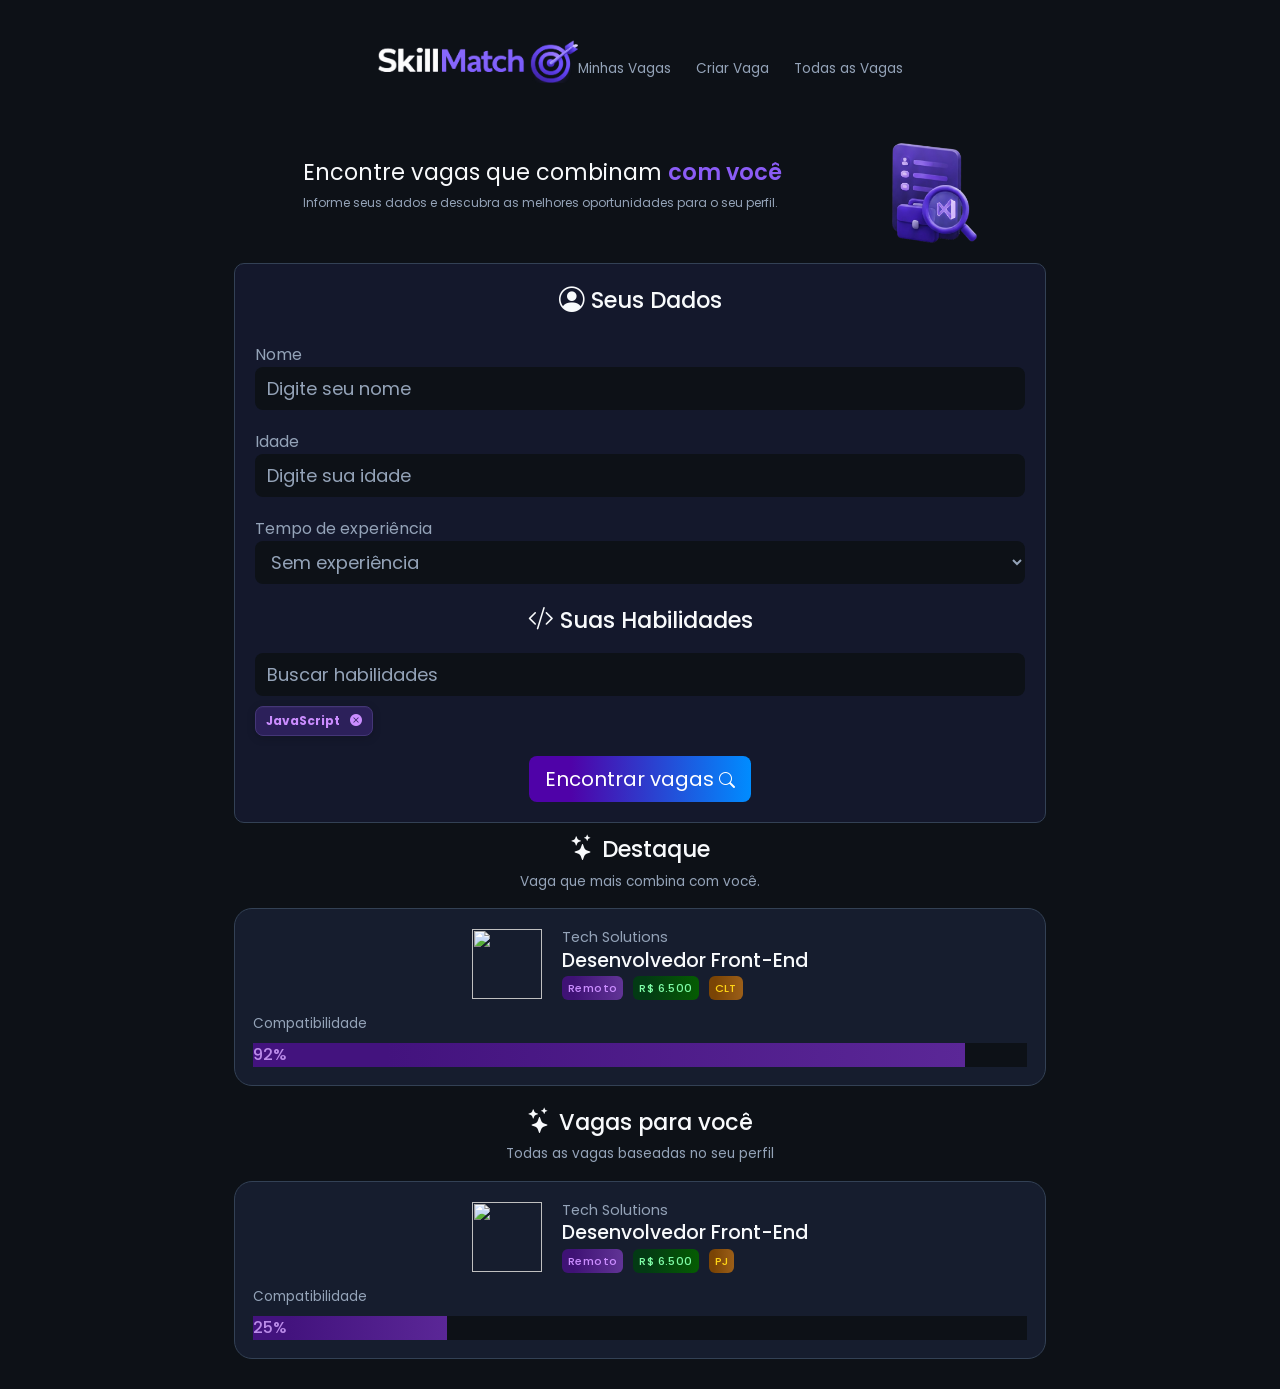
==== pages/index.html @ fefb9838 "feat: criação da pagina de - Criar Vagas Style: Refinamento do layout dos cards e layout de criar va" ====
<!DOCTYPE html>
<html lang="pt-BR">

<head>
    <meta charset="UTF-8">
    <meta name="viewport" content="width=device-width, initial-scale=1.0">
    <title>Skill Match</title>
    <link href="https://cdn.jsdelivr.net/npm/bootstrap@5.3.8/dist/css/bootstrap.min.css" rel="stylesheet"
        integrity="sha384-sRIl4kxILFvY47J16cr9ZwB07vP4J8+LH7qKQnuqkuIAvNWLzeN8tE5YBujZqJLB" crossorigin="anonymous">
    <link rel="stylesheet" href="https://cdn.jsdelivr.net/npm/bootstrap-icons@1.13.1/font/bootstrap-icons.min.css">
    <link rel="stylesheet" href="https://www.w3schools.com/w3css/5/w3.css">
    <link rel="stylesheet" href="../assets/styles/styles-index.css">
    <link rel="preconnect" href="https://fonts.googleapis.com">
    <link rel="preconnect" href="https://fonts.gstatic.com" crossorigin>
    <link
        href="https://fonts.googleapis.com/css2?family=Poppins:ital,wght@0,100;0,200;0,300;0,400;0,500;0,600;0,700;0,800;0,900;1,100;1,200;1,300;1,400;1,500;1,600;1,700;1,800;1,900&display=swap"
        rel="stylesheet">
</head>

<body>
    <header>
        <nav>
            <img src="../assets/imgs/logo-escuro.png" class="logo" alt="logo skillmatch">
            <div class="menu">
                <div class="hover-underline">
                    <a href="../pages/index.html">Minhas Vagas</a>
                </div>
                <div class="hover-underline">
                    <a href="../pages/criar.html">Criar Vaga</a>
                </div>
                <div class="hover-underline">
                    <a href="/pages/vagas.html">Todas as Vagas</a>
                </div>
            </div>
            <span class="borda"></span>
        </nav>
    </header>
    <main class="main-content">
        <section class="hero">
            <div class="hero-titulos">
                <div class="hero-mensagem">
                    <h1 class="hero-titulo">Encontre vagas que combinam <span class="span-txt">com você</span></h1>
                    <p class="hero-texto">Informe seus dados e descubra as melhores oportunidades para o seu perfil.</p>
                </div>
                <img src="../assets/imgs/hero-img.png" alt="icone para skillmatch" class="hero-img">
            </div>
        </section>
        <!-- FORMULÁRIO -->
        <section class="section-form">
            <form action="POST" class="formulario">
                <h2 id="titulo-h2" class="form-titulo"><i class="bi bi-person-circle icon-title"></i> Seus Dados</h2>
                <div class="form">
                    <label for="nome">Nome</label>
                    <input type="text" placeholder="Digite seu nome" id="nome">
                </div>
                <div class="form">
                    <label for="idade">Idade</label>
                    <input type="text" placeholder="Digite sua idade" id="idade">
                </div>
                <div class="form">
                    <label for="experiencia">Tempo de experiência</label>
                    <select name="experiencia" id="experiencia">
                        <option value="sem-experiencia">Sem experiência</option>
                        <option value="1-2">1-2 anos</option>
                        <option value="3-5">3-5 anos</option>
                        <option value="+5">+5 anos</option>
                    </select>
                </div>
                <div class="form form-habilidades">
                    <h2 id="titulo-h2"><i class="bi bi-code-slash icon-title"></i> Suas Habilidades</h2>
                    <input type="text" name="javascript" id="input-habilidades" placeholder="Buscar habilidades">
                    <div class="habilidades">
                        <span class="tag">JavaScript <i class="bi bi-x-circle-fill icon-tag"></i></span>
                    </div>
                </div>

                <button type="button" id="btn-id" class="btn btn-primary btn-lg btn-block">Encontrar vagas <i
                        class="bi bi-search"></i></button>
            </form>
        </section>

        <!-- VAGA DESTAQUE -->
        <section id="vaga-destaque" class="vagas hidden">
            <div class="vagas-titulos">
                <h2 id="titulo-h2"><i class="bi bi-stars icon-title"></i> Destaque</h2>
                <p class="vagas-texto">Vaga que mais combina com você.</p>
            </div>
            <div class="job-cards">
                <div class="job-card-sup">
                    <div class="job-card-img">
                        <div class="logo-vaga">
                            <img src="https://images.vexels.com/media/users/3/135200/isolated/preview/6e34bca5f7091d42d242da24333ef273-icone-de-circulo-do-botao-de-ordem-aleatoria.png"
                                alt="">
                        </div>
                    </div>
                    <div class="job-infos">
                        <p class="empresa">Tech Solutions</p>
                        <h3 class="nome-vaga">Desenvolvedor Front-End</h3>
                        <div class="modelo-salario">
                            <span class="tag-vaga bg-modelo">Remoto</span>
                            <span class="tag-vaga bg-salario">R$ 6.500</span>
                            <span class="tag-vaga bg-modalidade">CLT</span>
                        </div>
                    </div>
                </div>
                <div class="compatibilidade">
                    <p class="comp-texto">Compatibilidade</p>
                    <div class="w3-round barra-bg barra">
                        <div class="w3-container w3-round barra-cor barra-txt" style="width:92%">92%</div>
                    </div>
                </div>
            </div>
        </section>
        <!-- RESULTADO VAGAS -->
        <section id="vaga-geral" class="vagas hidden">
            <div class="vagas-titulos">
                <h2 id="titulo-h2"><i class="bi bi-stars icon-title"></i> Vagas para você</h2>
                <p class="vagas-texto">Todas as vagas baseadas no seu perfil</p>
            </div>
            <div class="job-cards">
                <div class="job-card-sup">
                    <div class="job-card-img">
                        <div class="logo-vaga">
                            <img src="https://images.vexels.com/media/users/3/135200/isolated/preview/6e34bca5f7091d42d242da24333ef273-icone-de-circulo-do-botao-de-ordem-aleatoria.png"
                                alt="">
                        </div>
                    </div>
                    <div class="job-infos">
                        <p class="empresa">Tech Solutions</p>
                        <h3 class="nome-vaga">Desenvolvedor Front-End</h3>
                        <div class="modelo-salario">
                            <span class="tag-vaga bg-modelo">Remoto</span>
                            <span class="tag-vaga bg-salario">R$ 6.500</span>
                            <span class="tag-vaga bg-modalidade">PJ</span>
                        </div>
                    </div>
                </div>
                <div class="compatibilidade">
                    <p class="comp-texto">Compatibilidade</p>
                    <div class="w3-round barra-bg barra">
                        <div class="w3-container w3-round barra-cor barra-txt" style="width:25%">25%</div>
                    </div>
                </div>
            </div>
        </section>
    </main>

    <script src="https://cdn.jsdelivr.net/npm/bootstrap@5.3.8/dist/js/bootstrap.bundle.min.js"
        integrity="sha384-FKyoEForCGlyvwx9Hj09JcYn3nv7wiPVlz7YYwJrWVcXK/BmnVDxM+D2scQbITxI"
        crossorigin="anonymous"></script>
    <script type="module" src="./assets/scripts/main.js"></script>
</body>

</html>
---- assets/styles/styles-index.css ----
* {
    margin: 0;
    padding: 0;
    box-sizing: border-box;
    font-family: "Poppins", sans-serif;
    font-size: 16px;
}

:root {
    /* Paleta Principal */
    --primaria: #6D4AFF;
    --secundaria: #8B5CF6;


    /* Layout Claro */
    --bg-claro: #F6F8FC;
    --bg-card-claro: #FFFFFF;
    --title-claro: #1E293B;
    --txt-prin-claro: #334155;
    --txt-sec-claro: #64748B;

    /* Layout Escuro */

    --bg-escuro: #0D1117;
    --bg-card-escuro: #14182C;
    --title-esc: #F8FAFC;
    --txt-prin-esc: #E2E8F0;
    --txt-sec-esc: #94A3B8;
    --tag: #2c205a;
    --tag-borda: #443677;
    --tag-txt: #cb8dff;
    --card-bg-esc: #161D2E;
}

body {
    padding: 20px;
    background-color: var(--bg-escuro);
    display: flex;
    flex-direction: column;
    flex-wrap: wrap;
    align-items: center;
    justify-content: center;
    gap: 20px;
    max-width: 100vw;
}

/* MENU NAVEGAÇÃO */

nav {
    display: flex;
    flex-wrap: wrap;
    align-items: center;
    justify-content: center;
}

nav img {
    width: 200px;
    margin: 20px 0;
}

.menu {
    display: flex;
    gap: 1.563em;
}

.menu a {
    padding: 16px 0;
    font-size: .85rem;
    text-decoration: none;
    color: var(--txt-sec-esc);
}

.menu a:hover {
    color: var(--tag-txt);
    transition: 0.3s ease-out;
    font-weight: 500;
}

.hover-underline {
    font-size: 2rem;
    color: #ffffff;
    position: relative;
    display: inline-block;
}

.hover-underline::after {
    content: '';
    position: absolute;
    width: 100%;
    height: 2px;
    background: linear-gradient(to right, var(--primaria), var(--secundaria));
    bottom: -5px;
    left: 0;
    transform: scaleX(0);
    transform-origin: center;
    transition: transform 0.3s ease-out;
    border-radius: 50%;
}

.hover-underline::before {
    top: -5px;
    transform-origin: left;
}

.hover-underline:hover::after,
.hover-underline:hover::before {
    transform: scaleX(1);
}

/* TITULO E ICONE --- HERO */

.hero {
    padding: 20px 0;
}

.hero-img {
    height: 100px;
}

.hero-titulos {
    display: flex;
    align-items: center;
    justify-content: center;
    gap: 20px;
}

.hero-mensagem {
    width: 70%;
}

.hero-titulo {
    font-size: 1.4rem;
    font-weight: 400;
    color: var(--title-esc);
}

.span-txt {
    font-size: 1.4rem;
    font-weight: 600;
    color: var(--secundaria);
}

.hero-texto {
    font-size: 0.75rem;
    color: var(--txt-sec-esc);
}

/* FORMULÁRIO */

#titulo-h2 {
    font-size: 1.4rem;
    color: var(--title-esc);
    text-align: center;
}

.icon-title {
    font-size: 1.6rem;
}

.formulario {
    background-color: var(--bg-card-escuro);
    border: solid 1px var(--txt-prin-claro);
    border-radius: 10px;
    padding: 20px 20px;
    color: var(--txt-prin-esc);
    display: flex;
    gap: 20px;
    flex-direction: column;
    align-items: center;
    justify-content: center;
}

.form {
    display: flex;
    flex-direction: column;
    width: 100%;
    color: var(--txt-sec-esc);
}

.form input,
.form select,
.form option {
    padding: 8px 12px;
    border-radius: 8px;
    width: 100%;
    border: none;
    outline: none;
    transition: all 0.2s;
    background: var(--bg-escuro);
    font-size: 1.125rem;
    color: var(--txt-sec-esc);
}

.input-salario {
    display: flex;
    align-items: center;
    justify-content: center;
    background: var(--bg-escuro);
    border-radius: 8px;
}

.reais {
    font-weight: 500;
    padding: 8px 20px;
    display: flex;
    align-items: center;
    justify-content: center;
    border-right: solid 1px var(--card-bg-esc);
}

.form input:focus,
.form select:focus,
.form option:focus {
    outline: solid 2px var(--secundaria);
    background: var(--tag);
}

.form input::placeholder {
    color: var(--txt-sec-esc);
}


.form-habilidades {
    display: flex;
    gap: 10px;
}

#input-habilidades {
    margin: 0;
}

.habilidades {
    display: flex;
    flex-wrap: wrap;
    gap: 8px;
}

.tag {
    font-size: 0.75rem;
    display: flex;
    justify-content: center;
    gap: 10px;
    background: var(--tag);
    color: var(--tag-txt);
    font-weight: bold;
    padding: 5px 10px;
    border: solid 1px var(--tag-borda);
    border-radius: 8px;
    box-shadow: inset 0 1px 1px rgba(255, 255, 255, .03), 0 2px 8px rgba(0, 0, 0, .18);
    cursor: pointer;
}

.icon-tag {
    font-size: 0.75rem;
}


.btn {
    background: linear-gradient(90deg, rgba(79, 2, 168, 1) 19%, rgba(0, 140, 255, 1) 100%);
    border: none;
    transition: transform 1s ease, filter .3s ease;
}

.btn:hover {
    filter: brightness(1.5);
    box-shadow: inset 0 1px 1px rgba(255, 255, 255, .03), 0 2px 8px rgba(0, 0, 0, .18);
}

/* CARDS DE VAGAS */

.vagas {
    padding: 10px 0;
    display: flex;
    flex-wrap: wrap;
    align-items: center;
    justify-content: center;
}

.vagas-texto {
    text-align: center;
    color: var(--txt-sec-esc);
    font-size: 0.85rem;
}

.job-cards {
    display: flex;
    gap: 14px;
    flex-wrap: wrap;
    align-items: center;
    justify-content: center;
    width: 100%;
    padding: 18px;
    border-radius: 18px;
    background-color: var(--card-bg-esc);
    border: solid 1px var(--txt-prin-claro);
}

.job-card-sup {
    display: flex;
    align-items: center;
    justify-content: center;
    gap: 20px;
}

.logo-vaga img {
    height: 70px;
    width: 70px;
}

.job-infos {
    display: flex;
    flex-direction: column;
    align-items: flex-start;
    justify-content: center;
    color: var(--txt-sec-esc);
}

.empresa {
    font-size: 0.9rem;
    text-align: left;
    margin: 0;
}

.nome-vaga {
    font-size: 1.2rem;
    font-weight: 500;
    color: var(--title-esc);
    margin: 0;
}

.modelo-salario {
    display: flex;
    gap: 10px;
    margin-top: 4px;
}

.tag-vaga {
    font-size: 0.7rem;
    letter-spacing: 0.025rem;
    font-weight: 500;
    padding: 4px 6px;
    border-radius: 6px;
}

.bg-modelo {
    background: linear-gradient(90deg, rgb(63, 18, 117) 19%, rgb(97, 52, 150) 100%);
    color: var(--tag-txt);
}

.bg-salario {
    background: linear-gradient(90deg, rgb(3, 58, 20) 19%, rgb(5, 92, 2) 100%);
    color: #7ffda7;
}

.bg-modalidade {
    background: linear-gradient(90deg, rgb(122, 68, 5) 19%, rgb(156, 95, 24) 100%);
    background-color: #85541b;
    color: #ffd415;
}

.compatibilidade {
    width: 100%;
    display: flex;
    flex-wrap: wrap;
    gap: 8px;
}

.barra {
    width: 100%;
    margin: 0;
}

.barra-bg {
    background-color: var(--bg-escuro);
}

.barra-cor {
    background: linear-gradient(90deg, rgb(67, 19, 126) 19%, rgb(91, 39, 151) 100%);
}

.barra-txt {
    color: #bb8be9;
    font-weight: 500;
}

.comp-texto {
    font-size: 0.85rem;
    color: var(--txt-sec-esc);
    margin: 0;
}

/* .hidden {
    display: none;
} */
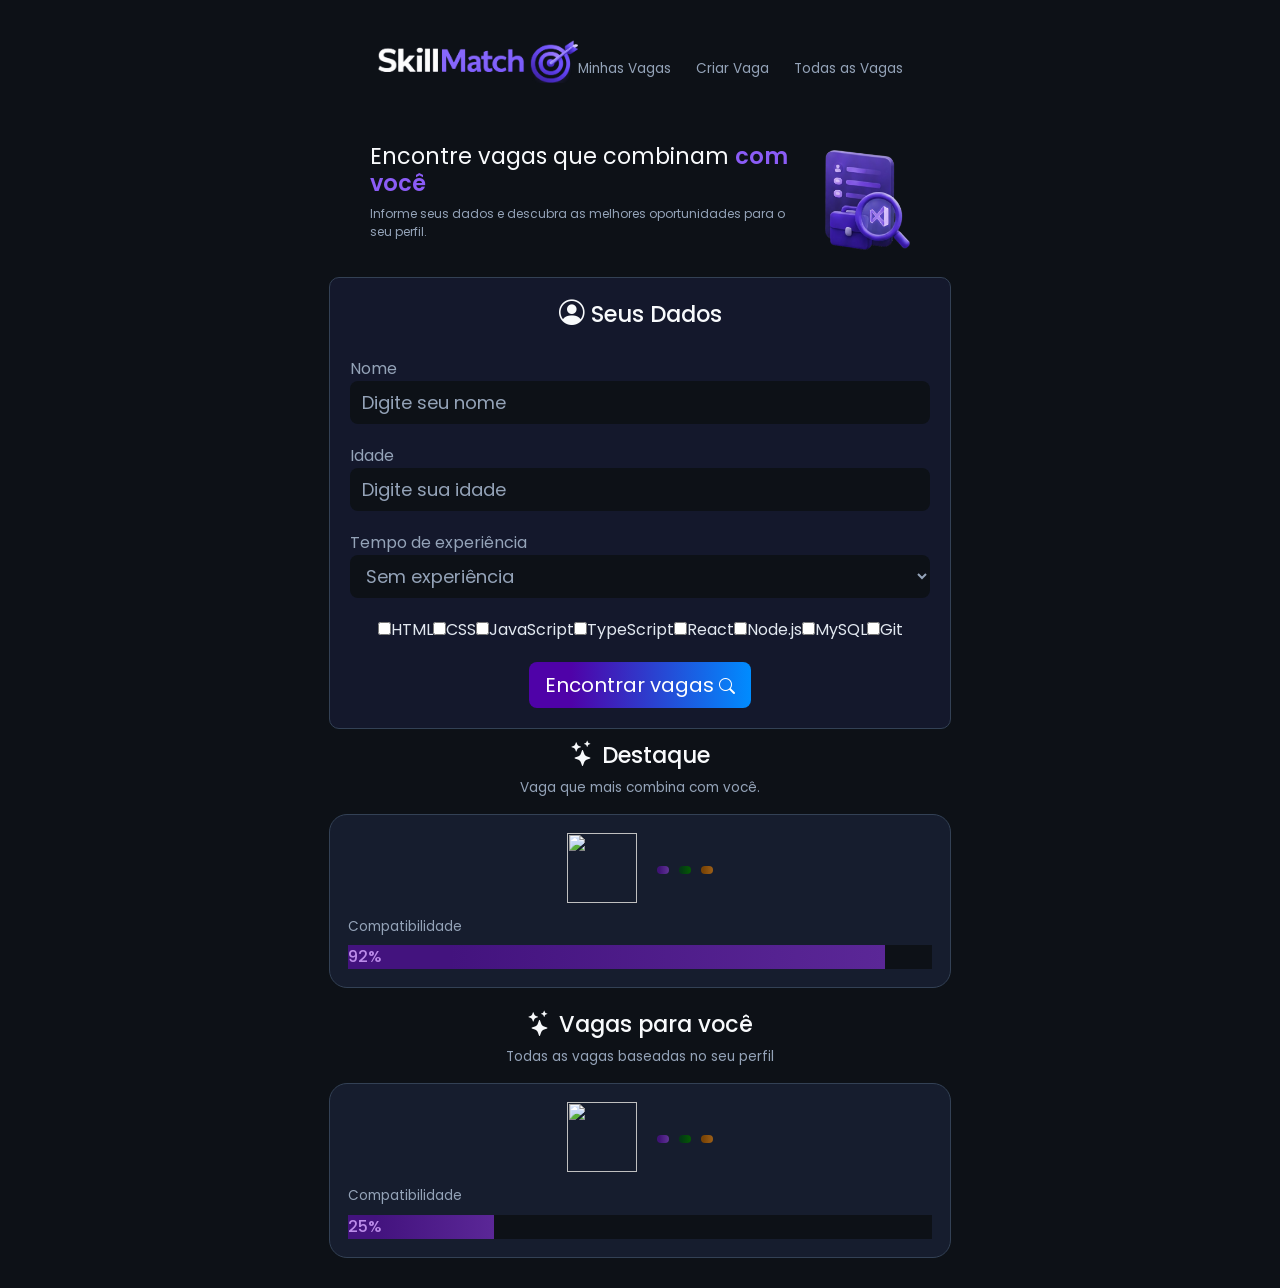
==== commit f40d9d37: "feat: iniciando main.js para mostrar e capturar os dados do formulário." ====
--- a/pages/index.html
+++ b/pages/index.html
@@ -23,13 +23,13 @@
             <img src="../assets/imgs/logo-escuro.png" class="logo" alt="logo skillmatch">
             <div class="menu">
                 <div class="hover-underline">
-                    <a href="../pages/index.html">Minhas Vagas</a>
+                    <a href="./index.html">Minhas Vagas</a>
                 </div>
                 <div class="hover-underline">
-                    <a href="../pages/criar.html">Criar Vaga</a>
+                    <a href="./criar.html">Criar Vaga</a>
                 </div>
                 <div class="hover-underline">
-                    <a href="/pages/vagas.html">Todas as Vagas</a>
+                    <a href="./vagas.html">Todas as Vagas</a>
                 </div>
             </div>
             <span class="borda"></span>
@@ -47,34 +47,37 @@
         </section>
         <!-- FORMULÁRIO -->
         <section class="section-form">
-            <form action="POST" class="formulario">
+            <form id="form-dados" action="form" class="formulario">
                 <h2 id="titulo-h2" class="form-titulo"><i class="bi bi-person-circle icon-title"></i> Seus Dados</h2>
                 <div class="form">
                     <label for="nome">Nome</label>
-                    <input type="text" placeholder="Digite seu nome" id="nome">
+                    <input type="text" placeholder="Digite seu nome" id="nome" required>
                 </div>
                 <div class="form">
                     <label for="idade">Idade</label>
-                    <input type="text" placeholder="Digite sua idade" id="idade">
+                    <input type="number" placeholder="Digite sua idade" id="idade" class="input-number" required>
                 </div>
                 <div class="form">
                     <label for="experiencia">Tempo de experiência</label>
-                    <select name="experiencia" id="experiencia">
+                    <select name="experiencia" id="experiencia" required>
                         <option value="sem-experiencia">Sem experiência</option>
-                        <option value="1-2">1-2 anos</option>
-                        <option value="3-5">3-5 anos</option>
-                        <option value="+5">+5 anos</option>
+                        <option value="1-2-anos">1-2 anos</option>
+                        <option value="3-5-anos">3-5 anos</option>
+                        <option value="+5-anos">+5 anos</option>
                     </select>
                 </div>
-                <div class="form form-habilidades">
-                    <h2 id="titulo-h2"><i class="bi bi-code-slash icon-title"></i> Suas Habilidades</h2>
-                    <input type="text" name="javascript" id="input-habilidades" placeholder="Buscar habilidades">
-                    <div class="habilidades">
-                        <span class="tag">JavaScript <i class="bi bi-x-circle-fill icon-tag"></i></span>
-                    </div>
+
+                <div id="lista-habilidades" class="lista-habilidades">
+
+                    <!-- BASE PARA ESCREVER COM O JAVASCRIPT -->
+                    <!-- <label class="checkbox-habilidade texto-habilidade">
+                        <input type="checkbox" name="habilidades" value="habilidade">
+                        <span>CSS</span>
+                    </label> -->
+
                 </div>
 
-                <button type="button" id="btn-id" class="btn btn-primary btn-lg btn-block">Encontrar vagas <i
+                <button type="submit" id="btn-id" class="btn btn-primary btn-lg btn-block">Encontrar vagas <i
                         class="bi bi-search"></i></button>
             </form>
         </section>
@@ -94,12 +97,12 @@
                         </div>
                     </div>
                     <div class="job-infos">
-                        <p class="empresa">Tech Solutions</p>
-                        <h3 class="nome-vaga">Desenvolvedor Front-End</h3>
+                        <p id="empresa-destaque" class="empresa"></p>
+                        <h3 id="nome-vaga-destaque" class="nome-vaga"></h3>
                         <div class="modelo-salario">
-                            <span class="tag-vaga bg-modelo">Remoto</span>
-                            <span class="tag-vaga bg-salario">R$ 6.500</span>
-                            <span class="tag-vaga bg-modalidade">CLT</span>
+                            <span id="modelo-destaque" class="tag-vaga bg-modelo"></span>
+                            <span id="salario-destaque" class="tag-vaga bg-salario"></span>
+                            <span id="modalidade-destaque" class="tag-vaga bg-modalidade"></span>
                         </div>
                     </div>
                 </div>
@@ -126,19 +129,20 @@
                         </div>
                     </div>
                     <div class="job-infos">
-                        <p class="empresa">Tech Solutions</p>
-                        <h3 class="nome-vaga">Desenvolvedor Front-End</h3>
+                        <p id="empresa" class="empresa"></p>
+                        <h3 id="nome-vaga" class="nome-vaga"></h3>
                         <div class="modelo-salario">
-                            <span class="tag-vaga bg-modelo">Remoto</span>
-                            <span class="tag-vaga bg-salario">R$ 6.500</span>
-                            <span class="tag-vaga bg-modalidade">PJ</span>
+                            <span id="modelo" class="tag-vaga bg-modelo"></span>
+                            <span id="salario" class="tag-vaga bg-salario"></span>
+                            <span id="modalidade" class="tag-vaga bg-modalidade"></span>
                         </div>
                     </div>
                 </div>
                 <div class="compatibilidade">
-                    <p class="comp-texto">Compatibilidade</p>
-                    <div class="w3-round barra-bg barra">
-                        <div class="w3-container w3-round barra-cor barra-txt" style="width:25%">25%</div>
+                    <p id="compatibilidade" class="comp-texto">Compatibilidade</p>
+                    <div id="barra-bg" class="w3-round barra-bg barra">
+                        <div id="barra-txt" class="w3-container w3-round barra-cor barra-txt" style="width:25%">25%
+                        </div>
                     </div>
                 </div>
             </div>
@@ -148,7 +152,7 @@
     <script src="https://cdn.jsdelivr.net/npm/bootstrap@5.3.8/dist/js/bootstrap.bundle.min.js"
         integrity="sha384-FKyoEForCGlyvwx9Hj09JcYn3nv7wiPVlz7YYwJrWVcXK/BmnVDxM+D2scQbITxI"
         crossorigin="anonymous"></script>
-    <script type="module" src="./assets/scripts/main.js"></script>
+    <script src="../assets/scripts/main.js"></script>
 </body>
 
 </html>
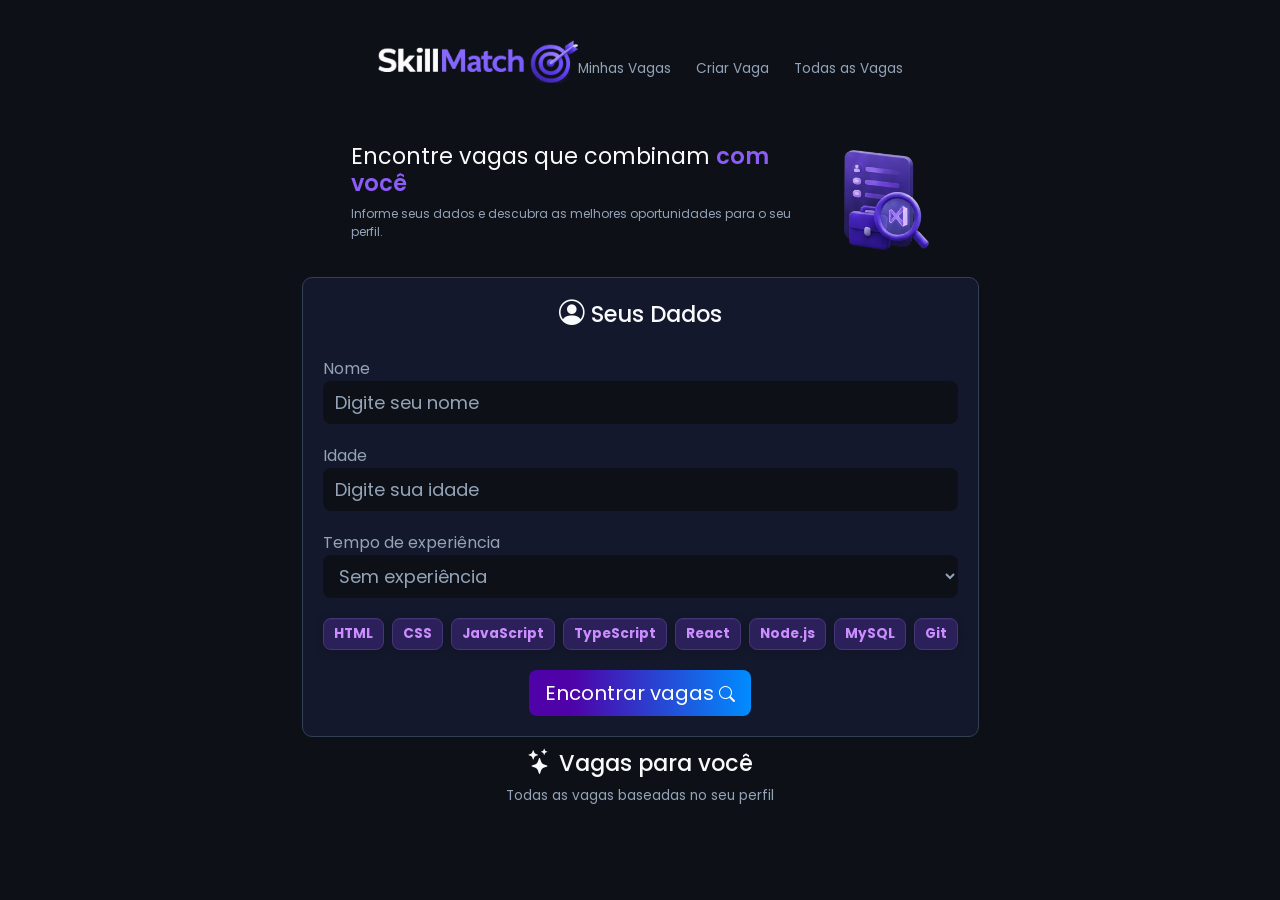
==== commit 8cf15206: "feat: função de renderizar lista de vagas" ====
--- a/pages/index.html
+++ b/pages/index.html
@@ -9,7 +9,7 @@
         integrity="sha384-sRIl4kxILFvY47J16cr9ZwB07vP4J8+LH7qKQnuqkuIAvNWLzeN8tE5YBujZqJLB" crossorigin="anonymous">
     <link rel="stylesheet" href="https://cdn.jsdelivr.net/npm/bootstrap-icons@1.13.1/font/bootstrap-icons.min.css">
     <link rel="stylesheet" href="https://www.w3schools.com/w3css/5/w3.css">
-    <link rel="stylesheet" href="../assets/styles/styles-index.css">
+    <link rel="stylesheet" href="../assets/styles/styles.css">
     <link rel="preconnect" href="https://fonts.googleapis.com">
     <link rel="preconnect" href="https://fonts.gstatic.com" crossorigin>
     <link
@@ -83,7 +83,7 @@
         </section>
 
         <!-- VAGA DESTAQUE -->
-        <section id="vaga-destaque" class="vagas hidden">
+        <!--  <section id="vaga-destaque" class="vagas hidden">
             <div class="vagas-titulos">
                 <h2 id="titulo-h2"><i class="bi bi-stars icon-title"></i> Destaque</h2>
                 <p class="vagas-texto">Vaga que mais combina com você.</p>
@@ -113,38 +113,39 @@
                     </div>
                 </div>
             </div>
-        </section>
+        </section> -->
         <!-- RESULTADO VAGAS -->
-        <section id="vaga-geral" class="vagas hidden">
-            <div class="vagas-titulos">
+        <section id="container-vagas" class="container-vagas">
+            <!-- <div class="vagas-titulos">
                 <h2 id="titulo-h2"><i class="bi bi-stars icon-title"></i> Vagas para você</h2>
                 <p class="vagas-texto">Todas as vagas baseadas no seu perfil</p>
-            </div>
-            <div class="job-cards">
-                <div class="job-card-sup">
-                    <div class="job-card-img">
-                        <div class="logo-vaga">
-                            <img src="https://images.vexels.com/media/users/3/135200/isolated/preview/6e34bca5f7091d42d242da24333ef273-icone-de-circulo-do-botao-de-ordem-aleatoria.png"
-                                alt="">
+            </div> -->
+            <div class="container-card" id="container-card">
+                <!-- <div class="job-card" id="job-card">
+                    <div class="job-card-sup">
+                        <div class="job-card-img">
+                            <div class="logo-vaga">
+                                <img src="vaga.logo" alt="">
+                            </div>
+                        </div>
+                        <div class="job-infos">
+                            <p id="empresa" class="empresa">${vaga.empresa}</p>
+                            <h3 id="cargo-vaga" class="cargo-vaga">${vaga.cargo}</h3>
+                            <div class="modelo-salario">
+                                <span id="modelo" class="tag-vaga bg-modelo">${vaga.modelo}</span>
+                                <span id="salario" class="tag-vaga bg-salario">${vaga.salario}</span>
+                                <span id="contrato" class="tag-vaga bg-contrato">${vaga.contrato}</span>
+                            </div>
                         </div>
                     </div>
-                    <div class="job-infos">
-                        <p id="empresa" class="empresa"></p>
-                        <h3 id="nome-vaga" class="nome-vaga"></h3>
-                        <div class="modelo-salario">
-                            <span id="modelo" class="tag-vaga bg-modelo"></span>
-                            <span id="salario" class="tag-vaga bg-salario"></span>
-                            <span id="modalidade" class="tag-vaga bg-modalidade"></span>
+                    <div class="compatibilidade">
+                        <p id="compatibilidade" class="comp-texto">Compatibilidade</p>
+                        <div id="barra-bg" class="w3-round barra-bg barra">
+                            <div id="barra-txt" class="w3-container w3-round barra-cor barra-txt" style="width:25%">25%
+                            </div>
                         </div>
                     </div>
-                </div>
-                <div class="compatibilidade">
-                    <p id="compatibilidade" class="comp-texto">Compatibilidade</p>
-                    <div id="barra-bg" class="w3-round barra-bg barra">
-                        <div id="barra-txt" class="w3-container w3-round barra-cor barra-txt" style="width:25%">25%
-                        </div>
-                    </div>
-                </div>
+                </div> -->
             </div>
         </section>
     </main>
--- a/assets/styles/styles.css
+++ b/assets/styles/styles.css
@@ -0,0 +1,428 @@
+* {
+    margin: 0;
+    padding: 0;
+    box-sizing: border-box;
+    font-family: "Poppins", sans-serif;
+    font-size: 16px;
+}
+
+:root {
+    /* Paleta Principal */
+    --primaria: #6D4AFF;
+    --secundaria: #8B5CF6;
+
+
+    /* Layout Claro */
+    --bg-claro: #F6F8FC;
+    --bg-card-claro: #FFFFFF;
+    --title-claro: #1E293B;
+    --txt-prin-claro: #334155;
+    --txt-sec-claro: #64748B;
+
+    /* Layout Escuro */
+
+    --bg-escuro: #0D1117;
+    --bg-card-escuro: #14182C;
+    --title-esc: #F8FAFC;
+    --txt-prin-esc: #E2E8F0;
+    --txt-sec-esc: #94A3B8;
+    --tag: #2c205a;
+    --tag-borda: #443677;
+    --tag-txt: #cb8dff;
+    --card-bg-esc: #161D2E;
+}
+
+body {
+    padding: 20px;
+    background-color: var(--bg-escuro);
+    display: flex;
+    flex-direction: column;
+    flex-wrap: wrap;
+    align-items: center;
+    justify-content: center;
+    gap: 20px;
+    max-width: 100vw;
+}
+
+/* MENU NAVEGAÇÃO */
+
+nav {
+    display: flex;
+    flex-wrap: wrap;
+    align-items: center;
+    justify-content: center;
+}
+
+nav img {
+    width: 200px;
+    margin: 20px 0;
+}
+
+.menu {
+    display: flex;
+    gap: 1.563em;
+}
+
+.menu a {
+    padding: 16px 0;
+    font-size: .85rem;
+    text-decoration: none;
+    color: var(--txt-sec-esc);
+}
+
+.menu a:hover {
+    color: var(--tag-txt);
+    transition: 0.3s ease-out;
+    font-weight: 500;
+}
+
+.hover-underline {
+    font-size: 2rem;
+    color: #ffffff;
+    position: relative;
+    display: inline-block;
+}
+
+.hover-underline::after {
+    content: '';
+    position: absolute;
+    width: 100%;
+    height: 2px;
+    background: linear-gradient(to right, var(--primaria), var(--secundaria));
+    bottom: -5px;
+    left: 0;
+    transform: scaleX(0);
+    transform-origin: center;
+    transition: transform 0.3s ease-out;
+    border-radius: 50%;
+}
+
+.hover-underline::before {
+    top: -5px;
+    transform-origin: left;
+}
+
+.hover-underline:hover::after,
+.hover-underline:hover::before {
+    transform: scaleX(1);
+}
+
+/* TITULO E ICONE --- HERO */
+
+.hero {
+    padding: 20px 0;
+}
+
+.hero-img {
+    height: 100px;
+}
+
+.hero-titulos {
+    display: flex;
+    align-items: center;
+    justify-content: center;
+    gap: 20px;
+}
+
+.hero-mensagem {
+    width: 70%;
+}
+
+.hero-titulo {
+    font-size: 1.4rem;
+    font-weight: 400;
+    color: var(--title-esc);
+}
+
+.span-txt {
+    font-size: 1.4rem;
+    font-weight: 600;
+    color: var(--secundaria);
+}
+
+.hero-texto {
+    font-size: 0.75rem;
+    color: var(--txt-sec-esc);
+}
+
+/* FORMULÁRIO */
+
+#titulo-h2 {
+    font-size: 1.4rem;
+    color: var(--title-esc);
+    text-align: center;
+}
+
+.icon-title {
+    font-size: 1.6rem;
+}
+
+.formulario {
+    background-color: var(--bg-card-escuro);
+    border: solid 1px var(--txt-prin-claro);
+    border-radius: 10px;
+    padding: 20px 20px;
+    color: var(--txt-prin-esc);
+    display: flex;
+    gap: 20px;
+    flex-direction: column;
+    align-items: center;
+    justify-content: center;
+}
+
+.form {
+    display: flex;
+    flex-direction: column;
+    width: 100%;
+    color: var(--txt-sec-esc);
+}
+
+.form input,
+.form select,
+.form option {
+    padding: 8px 12px;
+    border-radius: 8px;
+    width: 100%;
+    border: none;
+    outline: none;
+    transition: all 0.2s;
+    background: var(--bg-escuro);
+    font-size: 1.125rem;
+    color: var(--txt-sec-esc);
+}
+
+
+input[type="number"]::-webkit-outer-spin-button,
+input[type="number"]::-webkit-inner-spin-button {
+    -webkit-appearance: none;
+    margin: 0;
+}
+
+input[type="number"] {
+    -moz-appearance: textfield;
+}
+
+
+.input-salario {
+    display: flex;
+    align-items: center;
+    justify-content: center;
+    background: var(--bg-escuro);
+    border-radius: 8px;
+}
+
+.reais {
+    font-weight: 500;
+    padding: 8px 20px;
+    display: flex;
+    align-items: center;
+    justify-content: center;
+    border-right: solid 1px var(--card-bg-esc);
+}
+
+.form input:focus,
+.form select:focus,
+.form option:focus {
+    outline: solid 2px var(--secundaria);
+    background: var(--tag);
+}
+
+.form input::placeholder {
+    color: var(--txt-sec-esc);
+}
+
+
+.form-habilidades {
+    display: flex;
+    gap: 10px;
+}
+
+#input-habilidades {
+    margin: 0;
+}
+
+.lista-habilidades {
+    display: flex;
+    flex-wrap: wrap;
+    gap: 8px;
+}
+
+.checkbox-habilidade {
+    background: var(--tag);
+    color: var(--tag-txt);
+    font-weight: bold;
+    padding: 5px 10px;
+    border: solid 1px var(--tag-borda);
+    border-radius: 8px;
+    box-shadow: inset 0 1px 1px rgba(255, 255, 255, .03), 0 2px 8px rgba(0, 0, 0, .18);
+    cursor: pointer;
+}
+
+.checkbox-habilidade input {
+    display: none;
+}
+
+.checkbox-habilidade:has(input:checked) {
+    background: var(--secundaria);
+    border: solid 1px var(--tag-txt);
+    color: var(--tag);
+}
+
+.texto-habilidade {
+    font-size: 0.85rem;
+}
+
+.icon-tag {
+    font-size: 0.75rem;
+}
+
+
+.btn {
+    background: linear-gradient(90deg, rgba(79, 2, 168, 1) 19%, rgba(0, 140, 255, 1) 100%);
+    border: none;
+    transition: transform 1s ease, filter .3s ease;
+}
+
+.btn:hover {
+    filter: brightness(1.5);
+    box-shadow: inset 0 1px 1px rgba(255, 255, 255, .03), 0 2px 8px rgba(0, 0, 0, .18);
+}
+
+/* CARDS DE VAGAS */
+
+.container-vagas {
+    padding: 10px 0;
+    display: flex;
+    flex-wrap: wrap;
+    align-items: center;
+    justify-content: center;
+    gap: 10px;
+}
+
+.vagas-texto {
+    text-align: center;
+    color: var(--txt-sec-esc);
+    font-size: 0.85rem;
+}
+
+.container-card {
+    display: flex;
+    gap: 14px;
+    flex-wrap: wrap;
+    align-items: center;
+    justify-content: center;
+    width: 100%;
+    padding: 18px;
+    border-radius: 18px;
+    background-color: var(--card-bg-esc);
+    border: solid 1px var(--txt-prin-claro);
+}
+
+.job-card-sup {
+    display: flex;
+    align-items: center;
+    justify-content: center;
+    gap: 20px;
+}
+
+.logo-vaga img {
+    height: 70px;
+    width: 70px;
+}
+
+.job-infos {
+    display: flex;
+    flex-direction: column;
+    align-items: flex-start;
+    justify-content: center;
+    color: var(--txt-sec-esc);
+}
+
+.empresa {
+    font-size: 0.9rem;
+    text-align: left;
+    margin: 0;
+}
+
+.carga-vaga {
+    font-size: 1.2rem;
+    font-weight: 500;
+    color: var(--title-esc);
+    margin: 0;
+}
+
+.modelo-salario {
+    display: flex;
+    gap: 10px;
+    margin-top: 4px;
+}
+
+.tag-vaga {
+    font-size: 0.7rem;
+    letter-spacing: 0.025rem;
+    font-weight: 500;
+    padding: 4px 6px;
+    border-radius: 6px;
+}
+
+.bg-modelo {
+    background: linear-gradient(90deg, rgb(63, 18, 117) 19%, rgb(97, 52, 150) 100%);
+    color: var(--tag-txt);
+}
+
+.bg-salario {
+    background: linear-gradient(90deg, rgb(3, 58, 20) 19%, rgb(5, 92, 2) 100%);
+    color: #7ffda7;
+}
+
+.bg-contrato {
+    background: linear-gradient(90deg, rgb(122, 68, 5) 19%, rgb(156, 95, 24) 100%);
+    background-color: #85541b;
+    color: #ffd415;
+}
+
+.compatibilidade {
+    width: 100%;
+    display: flex;
+    flex-wrap: wrap;
+    gap: 8px;
+}
+
+.barra {
+    width: 100%;
+    margin: 0;
+}
+
+.barra-bg {
+    background-color: var(--bg-escuro);
+}
+
+.barra-cor {
+    background: linear-gradient(90deg, rgb(67, 19, 126) 19%, rgb(91, 39, 151) 100%);
+}
+
+.barra-txt {
+    color: #bb8be9;
+    font-weight: 500;
+}
+
+.comp-texto {
+    font-size: 0.85rem;
+    color: var(--txt-sec-esc);
+    margin: 0;
+}
+
+/* .hidden {
+    display: none;
+}
+ */
+
+.form input:-webkit-autofill,
+.form input:-webkit-autofill:hover,
+.form input:-webkit-autofill:focus,
+.form input:-webkit-autofill:active {
+    -webkit-box-shadow: 0 0 0 1000px var(--bg-escuro) inset !important;
+    -webkit-text-fill-color: var(--txt-sec-esc) !important;
+    caret-color: var(--txt-sec-esc);
+    transition: background-color 9999s ease-in-out 0s;
+}
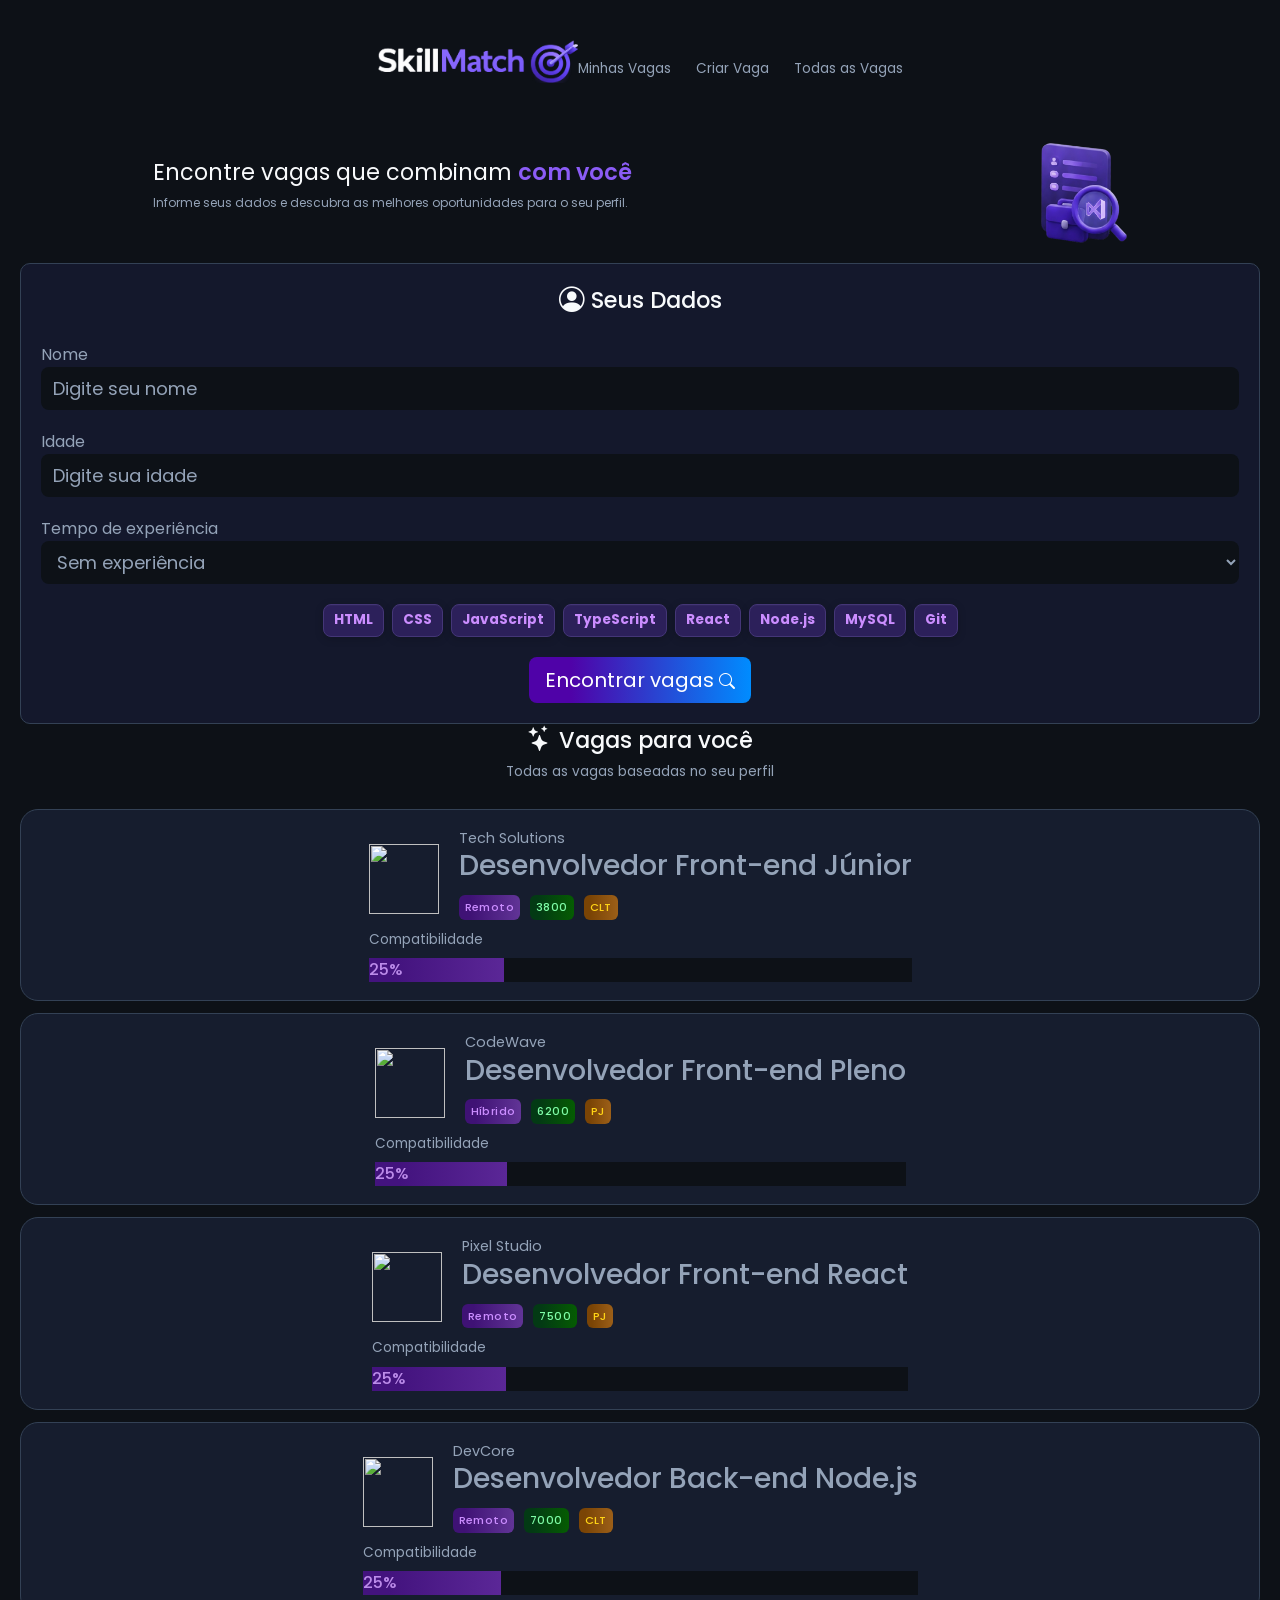
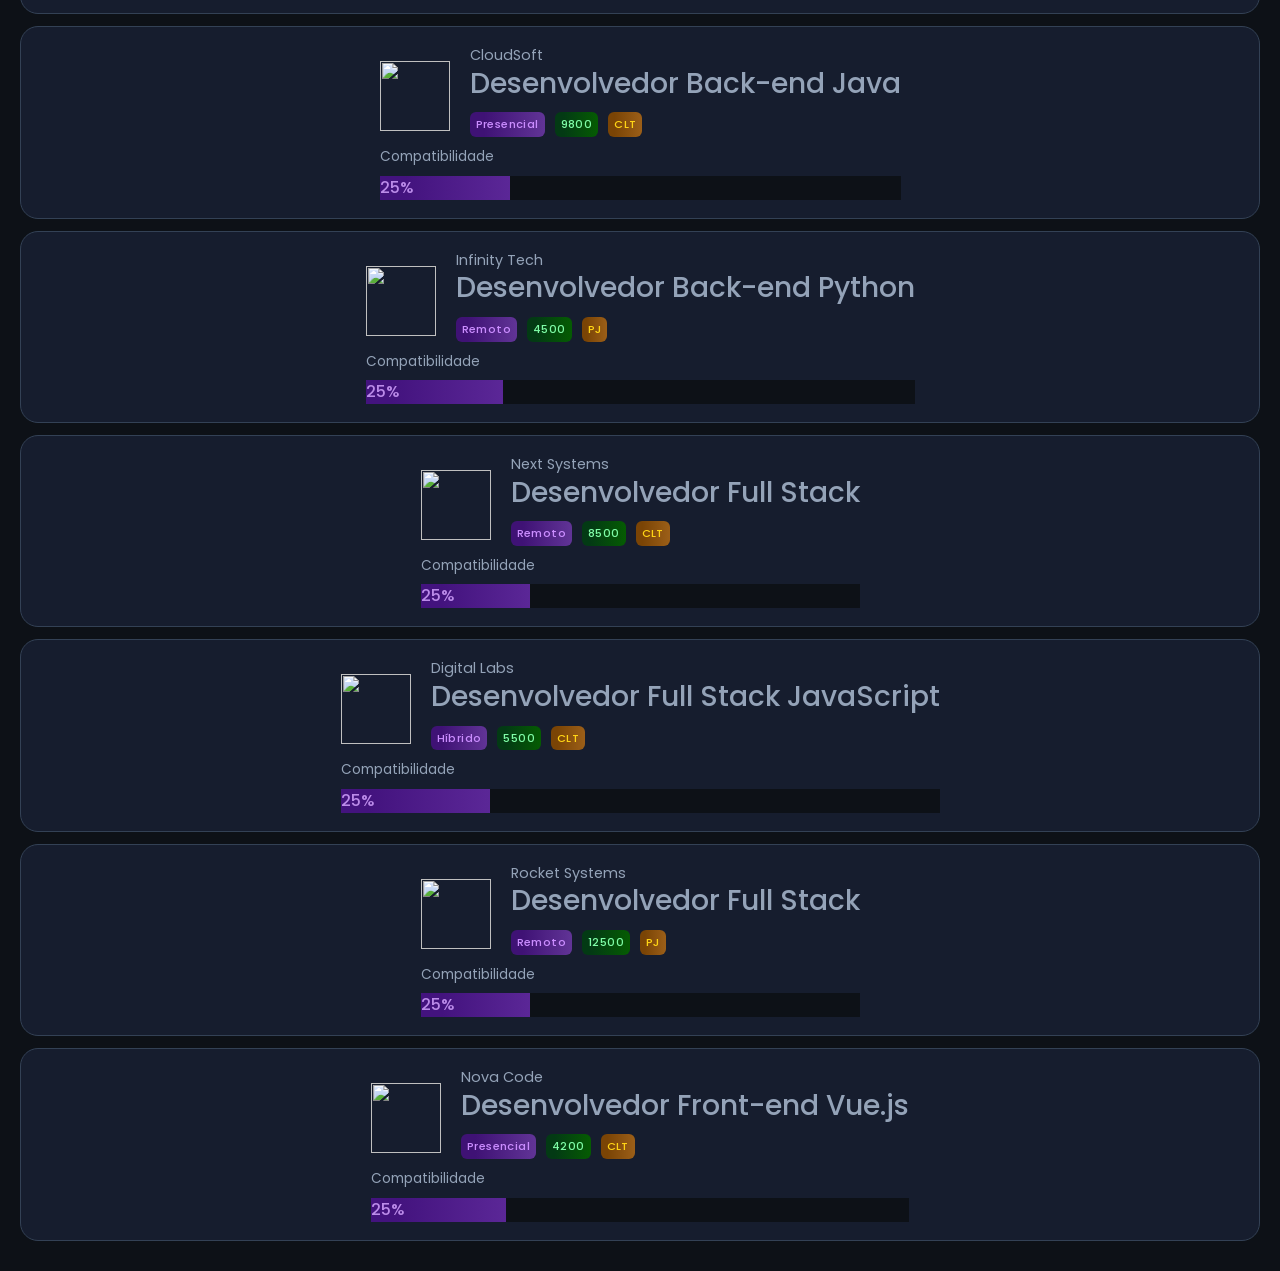
==== commit 94e672b1: "feat: ajuste da função de mostrar vagas." ====
--- a/pages/index.html
+++ b/pages/index.html
@@ -115,37 +115,12 @@
             </div>
         </section> -->
         <!-- RESULTADO VAGAS -->
-        <section id="container-vagas" class="container-vagas">
-            <!-- <div class="vagas-titulos">
+        <section id="container-vagas" class="container-vagas hidden">
+            <div class="vagas-titulos" id="vagas-titulos">
                 <h2 id="titulo-h2"><i class="bi bi-stars icon-title"></i> Vagas para você</h2>
                 <p class="vagas-texto">Todas as vagas baseadas no seu perfil</p>
-            </div> -->
-            <div class="container-card" id="container-card">
-                <!-- <div class="job-card" id="job-card">
-                    <div class="job-card-sup">
-                        <div class="job-card-img">
-                            <div class="logo-vaga">
-                                <img src="vaga.logo" alt="">
-                            </div>
-                        </div>
-                        <div class="job-infos">
-                            <p id="empresa" class="empresa">${vaga.empresa}</p>
-                            <h3 id="cargo-vaga" class="cargo-vaga">${vaga.cargo}</h3>
-                            <div class="modelo-salario">
-                                <span id="modelo" class="tag-vaga bg-modelo">${vaga.modelo}</span>
-                                <span id="salario" class="tag-vaga bg-salario">${vaga.salario}</span>
-                                <span id="contrato" class="tag-vaga bg-contrato">${vaga.contrato}</span>
-                            </div>
-                        </div>
-                    </div>
-                    <div class="compatibilidade">
-                        <p id="compatibilidade" class="comp-texto">Compatibilidade</p>
-                        <div id="barra-bg" class="w3-round barra-bg barra">
-                            <div id="barra-txt" class="w3-container w3-round barra-cor barra-txt" style="width:25%">25%
-                            </div>
-                        </div>
-                    </div>
-                </div> -->
+            </div>
+            <div class="container-job" id="container-job">
             </div>
         </section>
     </main>
--- a/assets/styles/styles.css
+++ b/assets/styles/styles.css
@@ -290,19 +290,14 @@
 
 /* CARDS DE VAGAS */
 
-.container-vagas {
+.container-job {
     padding: 10px 0;
     display: flex;
     flex-wrap: wrap;
     align-items: center;
     justify-content: center;
-    gap: 10px;
-}
-
-.vagas-texto {
-    text-align: center;
-    color: var(--txt-sec-esc);
-    font-size: 0.85rem;
+    gap: 12px;
+    max-width: auto;
 }
 
 .container-card {
@@ -318,6 +313,13 @@
     border: solid 1px var(--txt-prin-claro);
 }
 
+.vagas-texto {
+    text-align: center;
+    color: var(--txt-sec-esc);
+    font-size: 0.85rem;
+}
+
+
 .job-card-sup {
     display: flex;
     align-items: center;
@@ -351,10 +353,11 @@
     margin: 0;
 }
 
-.modelo-salario {
+.infos-contrato {
     display: flex;
     gap: 10px;
     margin-top: 4px;
+    margin-bottom: 10px;
 }
 
 .tag-vaga {
@@ -412,10 +415,10 @@
     margin: 0;
 }
 
-/* .hidden {
+.hidden {
     display: none;
 }
- */
+
 
 .form input:-webkit-autofill,
 .form input:-webkit-autofill:hover,
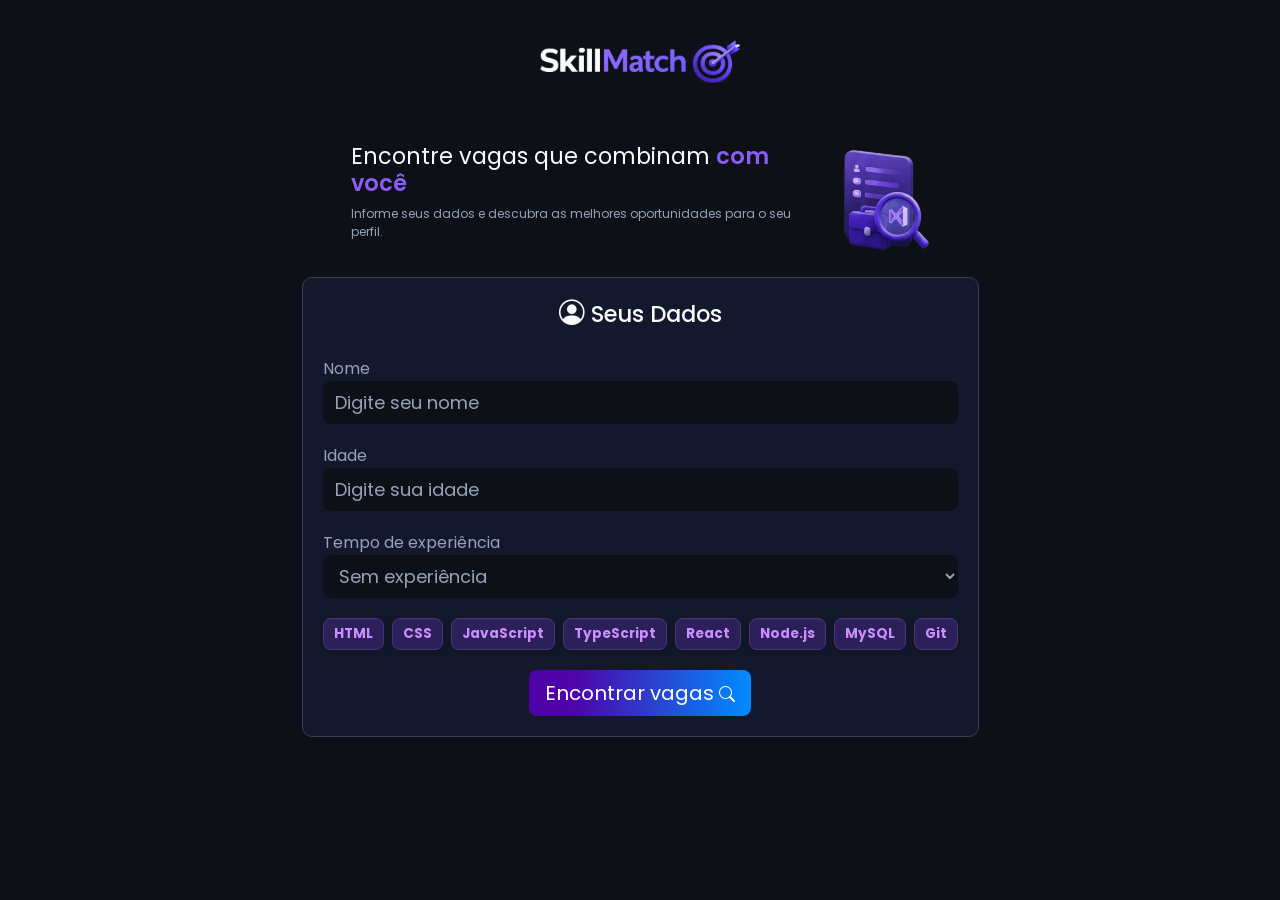
==== commit 455638c4: "feat: calculadora de vagas" ====
--- a/pages/index.html
+++ b/pages/index.html
@@ -19,19 +19,8 @@
 
 <body>
     <header>
-        <nav>
+        <nav class="menu">
             <img src="../assets/imgs/logo-escuro.png" class="logo" alt="logo skillmatch">
-            <div class="menu">
-                <div class="hover-underline">
-                    <a href="./index.html">Minhas Vagas</a>
-                </div>
-                <div class="hover-underline">
-                    <a href="./criar.html">Criar Vaga</a>
-                </div>
-                <div class="hover-underline">
-                    <a href="./vagas.html">Todas as Vagas</a>
-                </div>
-            </div>
             <span class="borda"></span>
         </nav>
     </header>
@@ -77,13 +66,13 @@
 
                 </div>
 
-                <button type="submit" id="btn-id" class="btn btn-primary btn-lg btn-block">Encontrar vagas <i
-                        class="bi bi-search"></i></button>
+                <button type="submit" id="btn-id" class="btn btn-form btn-primary btn-lg btn-block"
+                    onclick="carregarVagas()">Encontrar vagas <i class="bi bi-search"></i></button>
             </form>
         </section>
 
         <!-- VAGA DESTAQUE -->
-        <!--  <section id="vaga-destaque" class="vagas hidden">
+        <!-- <section id="vaga-destaque" class="vagas hidden">
             <div class="vagas-titulos">
                 <h2 id="titulo-h2"><i class="bi bi-stars icon-title"></i> Destaque</h2>
                 <p class="vagas-texto">Vaga que mais combina com você.</p>
@@ -106,7 +95,7 @@
                         </div>
                     </div>
                 </div>
-                <div class="compatibilidade">
+        <div class="compatibilidade">
                     <p class="comp-texto">Compatibilidade</p>
                     <div class="w3-round barra-bg barra">
                         <div class="w3-container w3-round barra-cor barra-txt" style="width:92%">92%</div>
@@ -122,6 +111,7 @@
             </div>
             <div class="container-job" id="container-job">
             </div>
+            <button id="btn-mais" class="btn-mais" onclick="mostrarMais()">Mostrar Mais</button>
         </section>
     </main>
 
--- a/assets/styles/styles.css
+++ b/assets/styles/styles.css
@@ -58,55 +58,6 @@
     margin: 20px 0;
 }
 
-.menu {
-    display: flex;
-    gap: 1.563em;
-}
-
-.menu a {
-    padding: 16px 0;
-    font-size: .85rem;
-    text-decoration: none;
-    color: var(--txt-sec-esc);
-}
-
-.menu a:hover {
-    color: var(--tag-txt);
-    transition: 0.3s ease-out;
-    font-weight: 500;
-}
-
-.hover-underline {
-    font-size: 2rem;
-    color: #ffffff;
-    position: relative;
-    display: inline-block;
-}
-
-.hover-underline::after {
-    content: '';
-    position: absolute;
-    width: 100%;
-    height: 2px;
-    background: linear-gradient(to right, var(--primaria), var(--secundaria));
-    bottom: -5px;
-    left: 0;
-    transform: scaleX(0);
-    transform-origin: center;
-    transition: transform 0.3s ease-out;
-    border-radius: 50%;
-}
-
-.hover-underline::before {
-    top: -5px;
-    transform-origin: left;
-}
-
-.hover-underline:hover::after,
-.hover-underline:hover::before {
-    transform: scaleX(1);
-}
-
 /* TITULO E ICONE --- HERO */
 
 .hero {
@@ -277,18 +228,47 @@
 }
 
 
-.btn {
+.btn-form {
     background: linear-gradient(90deg, rgba(79, 2, 168, 1) 19%, rgba(0, 140, 255, 1) 100%);
     border: none;
     transition: transform 1s ease, filter .3s ease;
 }
 
-.btn:hover {
+.btn-form:hover {
     filter: brightness(1.5);
     box-shadow: inset 0 1px 1px rgba(255, 255, 255, .03), 0 2px 8px rgba(0, 0, 0, .18);
 }
 
+.btn-mais {
+    display: flex;
+    align-items: center;
+    justify-content: center;
+    background: var(--title-claro);
+    padding: 10px 20px;
+    border: none;
+    border-radius: 10px;
+    width: 100%;
+    color: var(--txt-sec-esc);
+    transition: transform 1s ease, filter .3s ease;
+}
+
+.btn-mais:hover {
+    filter: brightness(1.5);
+    box-shadow: inset 0 1px 1px rgba(255, 255, 255, .03), 0 2px 8px rgba(0, 0, 0, .18);
+}
+
 /* CARDS DE VAGAS */
+
+.container-vagas {
+    display: flex;
+    flex-wrap: wrap;
+    align-items: center;
+    justify-content: center;
+}
+
+.vagas-titulos {
+    padding: 10px 0;
+}
 
 .container-job {
     padding: 10px 0;
@@ -317,6 +297,7 @@
     text-align: center;
     color: var(--txt-sec-esc);
     font-size: 0.85rem;
+    margin: 0
 }
 
 
@@ -383,6 +364,29 @@
     background-color: #85541b;
     color: #ffd415;
 }
+
+.requisitos {
+    display: flex;
+    flex-direction: column;
+    width: 100%;
+    align-items: flex-start;
+    justify-content: center;
+    gap: 10px;
+}
+
+.req-titulo {
+    font-size: 1rem;
+    font-weight: bold;
+    color: var(--txt-sec-esc);
+    margin: 0;
+}
+
+.req-list {
+    font-size: 1rem;
+    color: var(--txt-sec-esc);
+    margin: 0;
+}
+
 
 .compatibilidade {
     width: 100%;
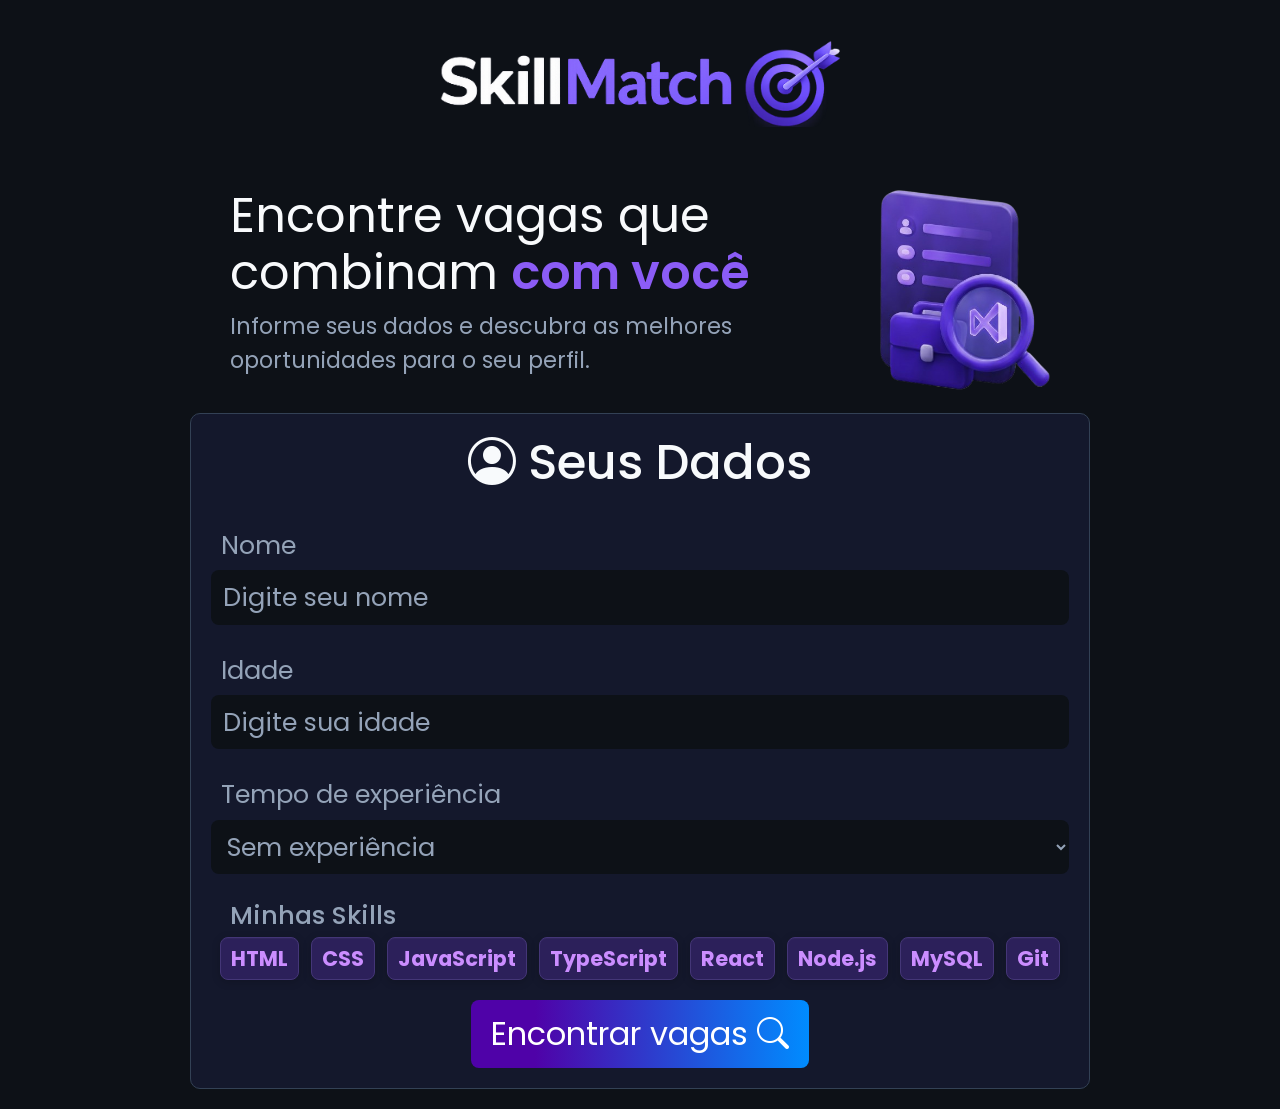
==== commit 8961baef: "feat: calculadora de compatibilidades. Inserir na tela vaga em destaque e ordernar por ordem decresc" ====
--- a/pages/index.html
+++ b/pages/index.html
@@ -18,103 +18,86 @@
 </head>
 
 <body>
-    <header>
-        <nav class="menu">
-            <img src="../assets/imgs/logo-escuro.png" class="logo" alt="logo skillmatch">
-            <span class="borda"></span>
-        </nav>
-    </header>
-    <main class="main-content">
-        <section class="hero">
-            <div class="hero-titulos">
-                <div class="hero-mensagem">
-                    <h1 class="hero-titulo">Encontre vagas que combinam <span class="span-txt">com você</span></h1>
-                    <p class="hero-texto">Informe seus dados e descubra as melhores oportunidades para o seu perfil.</p>
+    <div class="body-container">
+        <header>
+            <nav class="menu">
+                <img src="../assets/imgs/logo-escuro.png" class="logo" alt="logo skillmatch">
+            </nav>
+        </header>
+        <main class="main-content">
+            <section class="hero">
+                <div class="hero-titulos">
+                    <div class="hero-mensagem">
+                        <h1 class="hero-titulo">Encontre vagas que combinam <span class="span-txt">com você</span></h1>
+                        <p class="hero-texto">Informe seus dados e descubra as melhores oportunidades para o seu perfil.
+                        </p>
+                    </div>
+                    <img src="../assets/imgs/hero-img.png" alt="icone para skillmatch" class="hero-img">
                 </div>
-                <img src="../assets/imgs/hero-img.png" alt="icone para skillmatch" class="hero-img">
-            </div>
-        </section>
-        <!-- FORMULÁRIO -->
-        <section class="section-form">
-            <form id="form-dados" action="form" class="formulario">
-                <h2 id="titulo-h2" class="form-titulo"><i class="bi bi-person-circle icon-title"></i> Seus Dados</h2>
-                <div class="form">
-                    <label for="nome">Nome</label>
-                    <input type="text" placeholder="Digite seu nome" id="nome" required>
-                </div>
-                <div class="form">
-                    <label for="idade">Idade</label>
-                    <input type="number" placeholder="Digite sua idade" id="idade" class="input-number" required>
-                </div>
-                <div class="form">
-                    <label for="experiencia">Tempo de experiência</label>
-                    <select name="experiencia" id="experiencia" required>
-                        <option value="sem-experiencia">Sem experiência</option>
-                        <option value="1-2-anos">1-2 anos</option>
-                        <option value="3-5-anos">3-5 anos</option>
-                        <option value="+5-anos">+5 anos</option>
-                    </select>
-                </div>
+            </section>
+            <!-- FORMULÁRIO -->
+            <section class="section-form">
+                <form id="form-dados" action="form" class="formulario">
+                    <h2 id="titulo-h2" class="form-titulo"><i class="bi bi-person-circle icon-title"></i> Seus Dados
+                    </h2>
+                    <div class="form">
+                        <label for="nome" class="txt-label">Nome</label>
+                        <input type="text" placeholder="Digite seu nome" id="nome" required>
+                    </div>
+                    <div class="form">
+                        <label for="idade" class="txt-label">Idade</label>
+                        <input type="number" placeholder="Digite sua idade" id="idade" class="input-number" required>
+                    </div>
+                    <div class="form">
+                        <label for="experiencia" class="txt-label">Tempo de experiência</label>
+                        <select name="experiencia" id="experiencia" required>
+                            <option value="sem-experiencia">Sem experiência</option>
+                            <option value="1-2-anos">1-2 anos</option>
+                            <option value="3-5-anos">3-5 anos</option>
+                            <option value="+5-anos">+5 anos</option>
+                        </select>
+                    </div>
 
-                <div id="lista-habilidades" class="lista-habilidades">
-
-                    <!-- BASE PARA ESCREVER COM O JAVASCRIPT -->
-                    <!-- <label class="checkbox-habilidade texto-habilidade">
-                        <input type="checkbox" name="habilidades" value="habilidade">
-                        <span>CSS</span>
-                    </label> -->
-
-                </div>
-
-                <button type="submit" id="btn-id" class="btn btn-form btn-primary btn-lg btn-block"
-                    onclick="carregarVagas()">Encontrar vagas <i class="bi bi-search"></i></button>
-            </form>
-        </section>
-
-        <!-- VAGA DESTAQUE -->
-        <!-- <section id="vaga-destaque" class="vagas hidden">
-            <div class="vagas-titulos">
-                <h2 id="titulo-h2"><i class="bi bi-stars icon-title"></i> Destaque</h2>
-                <p class="vagas-texto">Vaga que mais combina com você.</p>
-            </div>
-            <div class="job-cards">
-                <div class="job-card-sup">
-                    <div class="job-card-img">
-                        <div class="logo-vaga">
-                            <img src="https://images.vexels.com/media/users/3/135200/isolated/preview/6e34bca5f7091d42d242da24333ef273-icone-de-circulo-do-botao-de-ordem-aleatoria.png"
-                                alt="">
+                    <div class="lista-habilidades">
+                        <h3 class="txt-label">Minhas Skills</h3>
+                        <div id="tags-habilidades" class="tags-habilidades">
+                            <!-- BASE PARA ESCREVER COM O JAVASCRIPT -->
+                            <!-- <label class="checkbox-habilidade texto-habilidade">
+                            <input type="checkbox" name="habilidades" value="habilidade">
+                            <span>CSS</span>
+                        </label> -->
                         </div>
                     </div>
-                    <div class="job-infos">
-                        <p id="empresa-destaque" class="empresa"></p>
-                        <h3 id="nome-vaga-destaque" class="nome-vaga"></h3>
-                        <div class="modelo-salario">
-                            <span id="modelo-destaque" class="tag-vaga bg-modelo"></span>
-                            <span id="salario-destaque" class="tag-vaga bg-salario"></span>
-                            <span id="modalidade-destaque" class="tag-vaga bg-modalidade"></span>
-                        </div>
-                    </div>
+                    <p class="selecioneHabilidade" id="selecioneHabilidade">Selecione pelo menos uma skill!</p>
+
+                    <button type="submit" id="btn-id" class="btn btn-form btn-primary btn-lg btn-block">Encontrar vagas
+                        <i class="bi bi-search"></i></button>
+                </form>
+            </section>
+
+            <!-- VAGA DESTAQUE -->
+            <section id="section-destaque" class="container-vagas hidden">
+                <div class="vagas-titulos" id="vagas-titulos">
+                    <h2 id="titulo-h2"><i class="bi bi-stars icon-title"></i> Destaque</h2>
+                    <p class="vagas-texto">Vaga que mais combina com você.</p>
                 </div>
-        <div class="compatibilidade">
-                    <p class="comp-texto">Compatibilidade</p>
-                    <div class="w3-round barra-bg barra">
-                        <div class="w3-container w3-round barra-cor barra-txt" style="width:92%">92%</div>
-                    </div>
+                <div class="container-job" id="destaque-job">
                 </div>
-            </div>
-        </section> -->
-        <!-- RESULTADO VAGAS -->
-        <section id="container-vagas" class="container-vagas hidden">
-            <div class="vagas-titulos" id="vagas-titulos">
-                <h2 id="titulo-h2"><i class="bi bi-stars icon-title"></i> Vagas para você</h2>
-                <p class="vagas-texto">Todas as vagas baseadas no seu perfil</p>
-            </div>
-            <div class="container-job" id="container-job">
-            </div>
-            <button id="btn-mais" class="btn-mais" onclick="mostrarMais()">Mostrar Mais</button>
-        </section>
-    </main>
-
+            </section>
+            <!-- RESULTADO VAGAS -->
+            <section id="section-vagas" class="container-vagas hidden">
+                <div class="vagas-titulos" id="vagas-titulos">
+                    <h2 id="titulo-h2"><i class="bi bi-stars icon-title"></i> Vagas para você</h2>
+                    <p class="vagas-texto">Todas as vagas baseadas no seu perfil</p>
+                </div>
+                <div class="container-job" id="container-job">
+                </div>
+                <div class="container-btn">
+                    <button id="btn-mais" class="btn-mais" onclick="mostrarMais()">Mostrar Mais</button>
+                </div>
+            </section>
+        </main>
+    </div>
     <script src="https://cdn.jsdelivr.net/npm/bootstrap@5.3.8/dist/js/bootstrap.bundle.min.js"
         integrity="sha384-FKyoEForCGlyvwx9Hj09JcYn3nv7wiPVlz7YYwJrWVcXK/BmnVDxM+D2scQbITxI"
         crossorigin="anonymous"></script>
--- a/assets/styles/styles.css
+++ b/assets/styles/styles.css
@@ -2,8 +2,6 @@
     margin: 0;
     padding: 0;
     box-sizing: border-box;
-    font-family: "Poppins", sans-serif;
-    font-size: 16px;
 }
 
 :root {
@@ -30,21 +28,38 @@
     --tag-borda: #443677;
     --tag-txt: #cb8dff;
     --card-bg-esc: #161D2E;
+
+
+    /* Gradientes */
+    --gradiente-roxo: linear-gradient(90deg, rgb(67, 19, 126) 19%, rgb(91, 39, 151) 100%);
+    --gradiente-verde: linear-gradient(90deg, rgb(3, 58, 20) 19%, rgb(5, 92, 2) 100%);
+    --gradiente-laranja: linear-gradient(90deg, rgb(122, 68, 5) 19%, rgb(156, 95, 24) 100%);
+
+
+    /* Bordas */
+
+    --borda-card: 1px solid var(--txt-prin-claro);
 }
 
 body {
+    font-family: "Poppins", sans-serif;
+    font-size: 16px;
+    background-color: var(--bg-escuro);
+}
+
+.body-container {
+    min-width: 100vw;
+    min-height: 100vh;
     padding: 20px;
-    background-color: var(--bg-escuro);
     display: flex;
     flex-direction: column;
     flex-wrap: wrap;
     align-items: center;
     justify-content: center;
     gap: 20px;
-    max-width: 100vw;
-}
-
-/* MENU NAVEGAÇÃO */
+}
+
+/* MENU NAVEGAÇÃO --- JA DEIXEI PREPARADO PARA FUTURAS ATUALIZAÇÕES */
 
 nav {
     display: flex;
@@ -54,7 +69,7 @@
 }
 
 nav img {
-    width: 200px;
+    width: 250px;
     margin: 20px 0;
 }
 
@@ -110,7 +125,7 @@
 
 .formulario {
     background-color: var(--bg-card-escuro);
-    border: solid 1px var(--txt-prin-claro);
+    border: var(--borda-card);
     border-radius: 10px;
     padding: 20px 20px;
     color: var(--txt-prin-esc);
@@ -192,7 +207,7 @@
     margin: 0;
 }
 
-.lista-habilidades {
+.tags-habilidades {
     display: flex;
     flex-wrap: wrap;
     gap: 8px;
@@ -223,10 +238,32 @@
     font-size: 0.85rem;
 }
 
+.selecioneHabilidade {
+    position: absolute;
+    display: flex;
+    align-items: center;
+    justify-content: center;
+    color: var(--title-esc);
+    background-color: transparent;
+    padding: 4px 30px;
+    border-radius: 10px;
+    width: 100%;
+    opacity: 0;
+    overflow: hidden;
+    transition: all .5s ease;
+}
+
 .icon-tag {
     font-size: 0.75rem;
 }
 
+.txt-label {
+    font-family: "Poppins", sans-serif;
+    color: var(--txt-sec-esc);
+    font-size: 1.1rem;
+    padding: 6px 10px;
+    margin: 0;
+}
 
 .btn-form {
     background: linear-gradient(90deg, rgba(79, 2, 168, 1) 19%, rgba(0, 140, 255, 1) 100%);
@@ -239,6 +276,10 @@
     box-shadow: inset 0 1px 1px rgba(255, 255, 255, .03), 0 2px 8px rgba(0, 0, 0, .18);
 }
 
+.container-btn {
+    padding: 20px 0;
+}
+
 .btn-mais {
     display: flex;
     align-items: center;
@@ -247,7 +288,6 @@
     padding: 10px 20px;
     border: none;
     border-radius: 10px;
-    width: 100%;
     color: var(--txt-sec-esc);
     transition: transform 1s ease, filter .3s ease;
 }
@@ -259,8 +299,23 @@
 
 /* CARDS DE VAGAS */
 
+.card {
+    display: flex;
+    gap: 8px;
+    flex-wrap: wrap;
+    align-items: center;
+    justify-content: center;
+    min-width: 100%;
+    padding: 14px;
+    border-radius: 18px;
+    max-height: 300px;
+}
+
+
 .container-vagas {
-    display: flex;
+    width: 100%;
+    display: flex;
+    flex-direction: column;
     flex-wrap: wrap;
     align-items: center;
     justify-content: center;
@@ -270,6 +325,11 @@
     padding: 10px 0;
 }
 
+/* .destaque-job {
+    width: 100%;
+}
+ */
+
 .container-job {
     padding: 10px 0;
     display: flex;
@@ -277,20 +337,21 @@
     align-items: center;
     justify-content: center;
     gap: 12px;
-    max-width: auto;
+    width: 100%;
 }
 
 .container-card {
-    display: flex;
-    gap: 14px;
-    flex-wrap: wrap;
-    align-items: center;
-    justify-content: center;
-    width: 100%;
+    background-color: var(--card-bg-esc);
+    border: var(--borda-card);
+    display: flex;
+}
+
+.container-destaque {
+    padding: 10px 0;
     padding: 18px;
     border-radius: 18px;
-    background-color: var(--card-bg-esc);
-    border: solid 1px var(--txt-prin-claro);
+    background-color: var(--tag);
+    border: var(--borda-card);
 }
 
 .vagas-texto {
@@ -302,10 +363,11 @@
 
 
 .job-card-sup {
-    display: flex;
-    align-items: center;
-    justify-content: center;
-    gap: 20px;
+    width: 100%;
+    display: flex;
+    align-items: center;
+    justify-content: flex-start;
+    gap: 80px;
 }
 
 .logo-vaga img {
@@ -327,7 +389,7 @@
     margin: 0;
 }
 
-.carga-vaga {
+.cargo-vaga {
     font-size: 1.2rem;
     font-weight: 500;
     color: var(--title-esc);
@@ -350,18 +412,17 @@
 }
 
 .bg-modelo {
-    background: linear-gradient(90deg, rgb(63, 18, 117) 19%, rgb(97, 52, 150) 100%);
+    background: var(--gradiente-roxo);
     color: var(--tag-txt);
 }
 
 .bg-salario {
-    background: linear-gradient(90deg, rgb(3, 58, 20) 19%, rgb(5, 92, 2) 100%);
+    background: var(--gradiente-verde);
     color: #7ffda7;
 }
 
 .bg-contrato {
-    background: linear-gradient(90deg, rgb(122, 68, 5) 19%, rgb(156, 95, 24) 100%);
-    background-color: #85541b;
+    background: var(--gradiente-laranja);
     color: #ffd415;
 }
 
@@ -393,6 +454,7 @@
     display: flex;
     flex-wrap: wrap;
     gap: 8px;
+    margin-top: auto;
 }
 
 .barra {
@@ -405,11 +467,23 @@
 }
 
 .barra-cor {
-    background: linear-gradient(90deg, rgb(67, 19, 126) 19%, rgb(91, 39, 151) 100%);
+    background: var(--gradiente-roxo);
+    padding: 4px;
+}
+
+.barra-destaque {
+    background: var(--gradiente-laranja);
+    background-color: #85541b;
 }
 
 .barra-txt {
     color: #bb8be9;
+    font-weight: 500;
+    display: flex;
+}
+
+.destaque-txt {
+    color: #ffeaa6;
     font-weight: 500;
 }
 
@@ -432,4 +506,106 @@
     -webkit-text-fill-color: var(--txt-sec-esc) !important;
     caret-color: var(--txt-sec-esc);
     transition: background-color 9999s ease-in-out 0s;
+}
+
+@media (min-width: 768px) {
+
+    body {
+        flex-direction: column;
+        max-width: 1200px;
+    }
+
+    /* LOGO - NAV MENU */
+    .menu img {
+        width: 400px;
+    }
+
+    /* HERO */
+
+    .hero-img {
+        height: 200px;
+    }
+
+    .hero-mensagem {
+        width: 70%;
+    }
+
+    .hero-titulo {
+        font-size: 3rem;
+        font-weight: 400;
+        color: var(--title-esc);
+    }
+
+    .span-txt {
+        font-size: 3rem;
+        font-weight: 600;
+        color: var(--secundaria);
+    }
+
+    .hero-texto {
+        font-size: 1.4rem;
+        color: var(--txt-sec-esc);
+    }
+
+    .hero {
+        max-width: 900px;
+        margin: auto;
+    }
+
+    /* FORMULARIO */
+
+    .formulario {
+        max-width: 900px;
+        margin: auto;
+    }
+
+    #titulo-h2 {
+        font-size: 3rem;
+
+    }
+
+    .icon-title {
+        font-size: 3rem;
+    }
+
+    .txt-label {
+        font-size: 1.6rem;
+    }
+
+    .form input,
+    .form select {
+        font-size: 1.6rem;
+    }
+
+    .texto-habilidade {
+        font-size: 1.3rem;
+    }
+
+    .tags-habilidades {
+        gap: 12px;
+    }
+
+    .btn-form {
+        font-size: 2rem;
+        padding: 10px 20px;
+    }
+
+    /* CARDS DESTAQUE / VAGAS */
+    #section-destaque {
+        max-width: 900px;
+        margin: 0 auto;
+    }
+
+    #container-job {
+        display: flex;
+        flex-direction: row;
+        max-width: 900px;
+        flex-wrap: wrap;
+        gap: 10px;
+        justify-content: center;
+    }
+
+    .container-card {
+        width: 100%
+    }
 }
